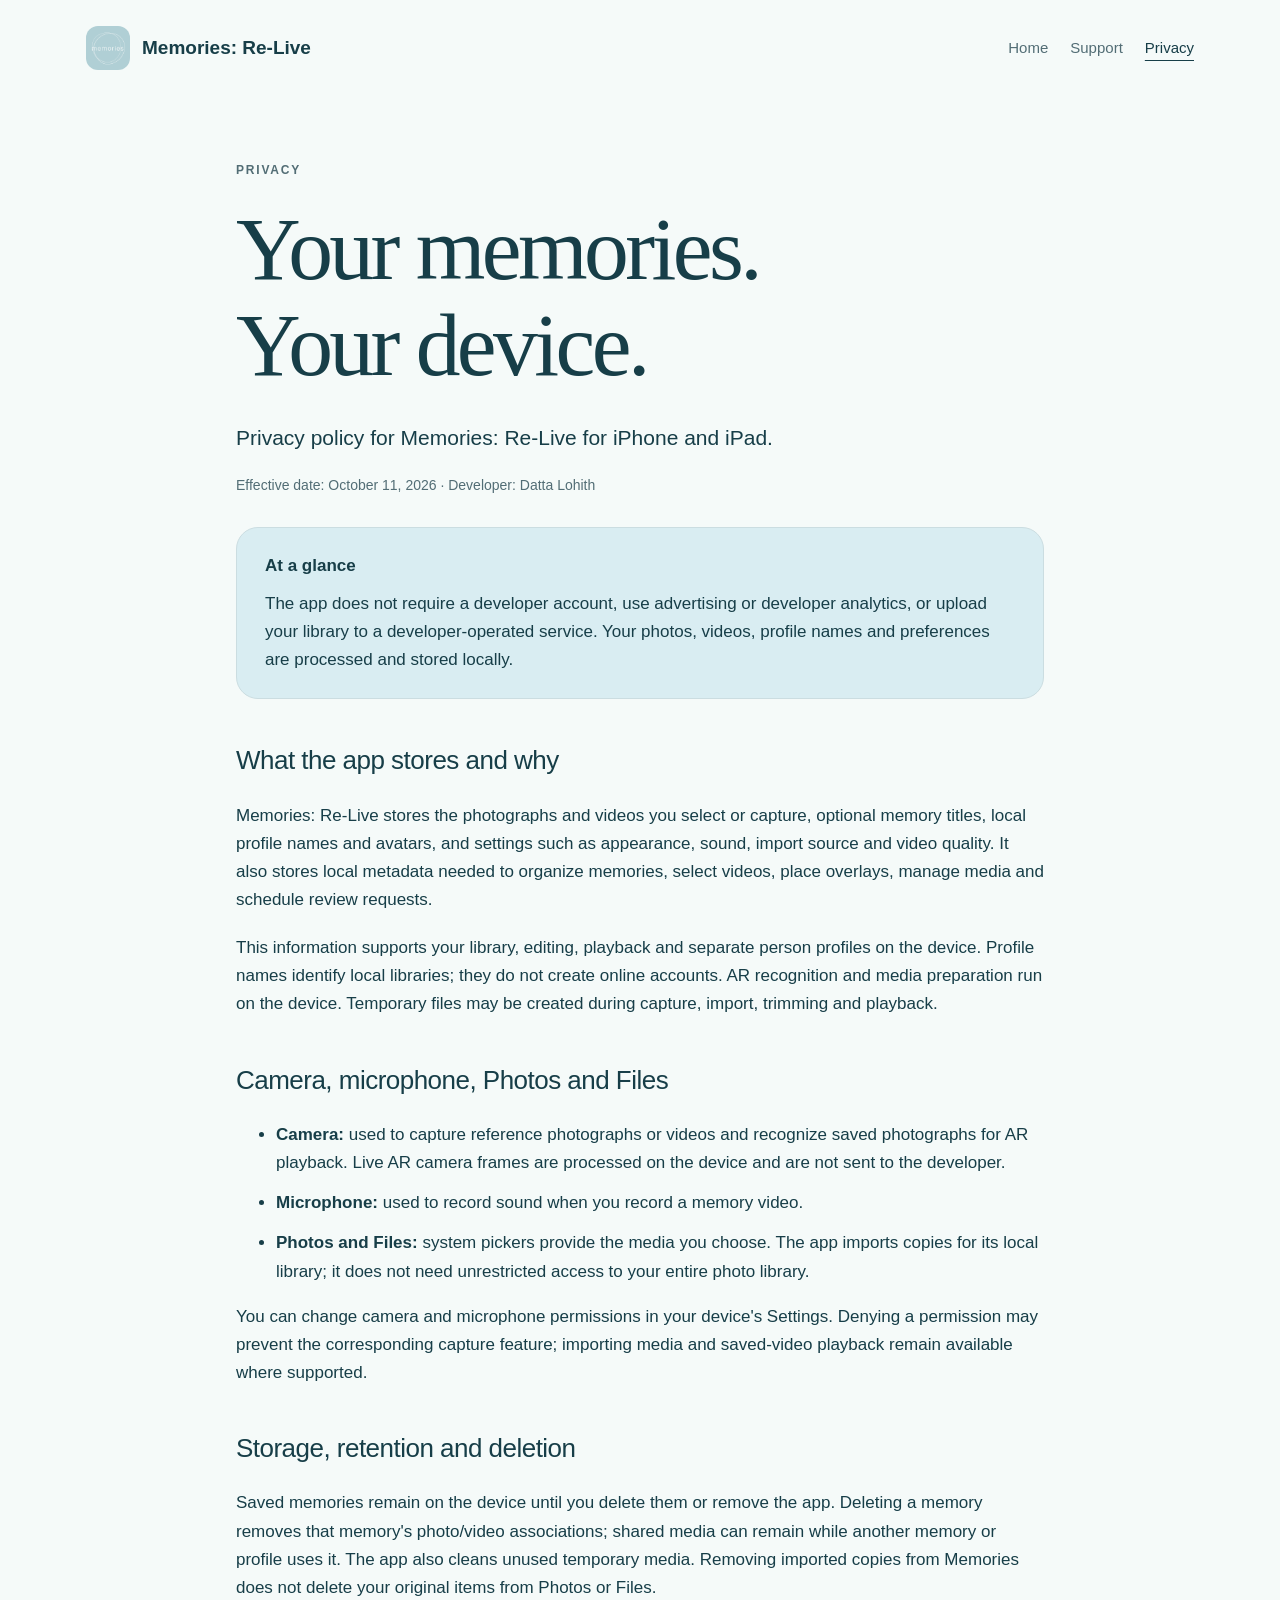
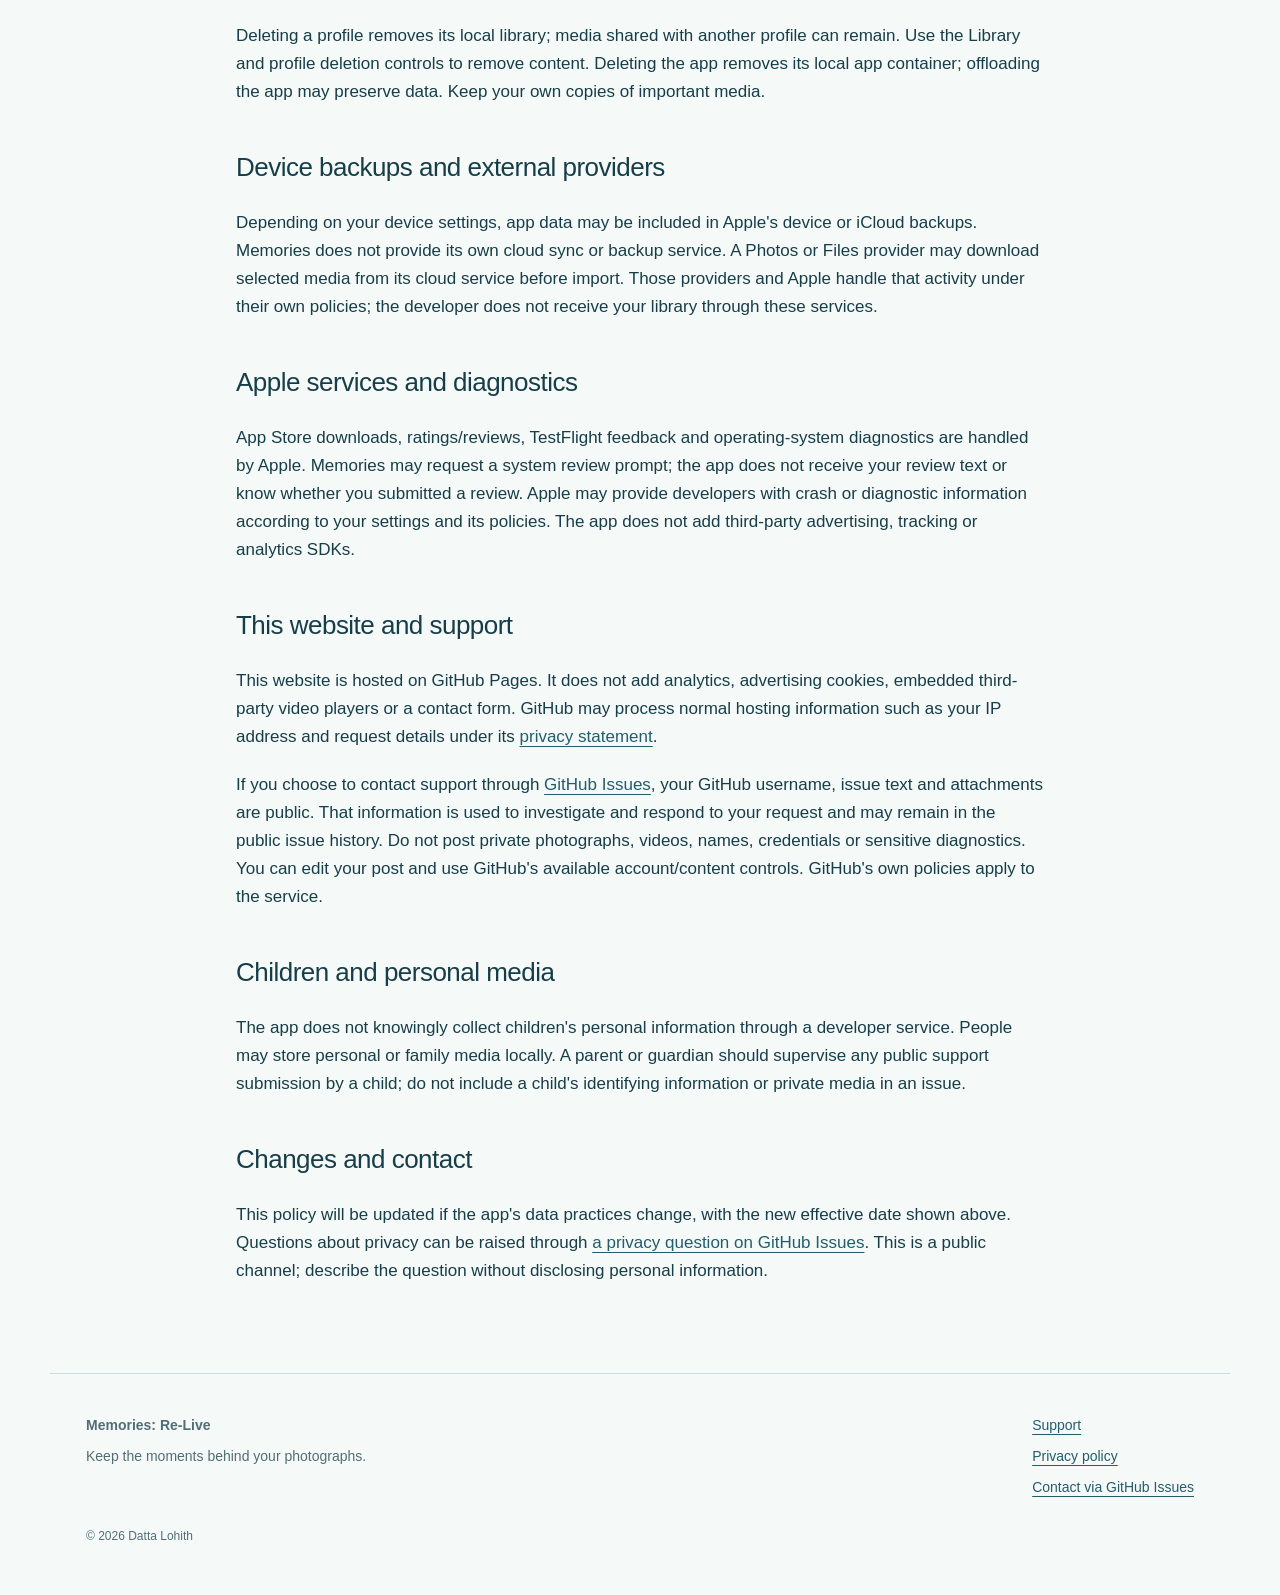
==== privacy.html @ 3590f0dd "Add Memories Re-Live marketing, privacy and support pages" ====
<!doctype html>
<html lang="en"><head><meta charset="utf-8"><meta name="viewport" content="width=device-width,initial-scale=1">
<title>Privacy policy · Memories: Re-Live</title><meta name="description" content="How Memories: Re-Live handles local photos, videos, profile names, permissions, backups and support information.">
<meta name="theme-color" content="#173e48"><link rel="icon" href="assets/app-icon.png" type="image/png">
<link rel="stylesheet" href="styles.css"><link rel="canonical" href="https://datta-lohith.github.io/memories-website/privacy.html"></head>
<body><a class="skip" href="#main">Skip to content</a>
<header class="site-header"><a class="brand" href="index.html"><img src="assets/app-icon.png" width="44" height="44" alt=""><span>Memories: Re-Live</span></a><nav aria-label="Main navigation"><a href="index.html">Home</a><a href="support.html">Support</a><a href="privacy.html" aria-current="page">Privacy</a></nav></header>
<main id="main">
<section class="document"><p class="eyebrow">Privacy</p><h1>Your memories.<br>Your device.</h1><p class="lead">Privacy policy for Memories: Re-Live for iPhone and iPad.</p><p class="small">Effective date: October 11, 2026 · Developer: Datta Lohith</p>
<div class="notice"><strong>At a glance</strong><p>The app does not require a developer account, use advertising or developer analytics, or upload your library to a developer-operated service. Your photos, videos, profile names and preferences are processed and stored locally.</p></div>
<h2>What the app stores and why</h2><p>Memories: Re-Live stores the photographs and videos you select or capture, optional memory titles, local profile names and avatars, and settings such as appearance, sound, import source and video quality. It also stores local metadata needed to organize memories, select videos, place overlays, manage media and schedule review requests.</p><p>This information supports your library, editing, playback and separate person profiles on the device. Profile names identify local libraries; they do not create online accounts. AR recognition and media preparation run on the device. Temporary files may be created during capture, import, trimming and playback.</p>
<h2>Camera, microphone, Photos and Files</h2><ul><li><strong>Camera:</strong> used to capture reference photographs or videos and recognize saved photographs for AR playback. Live AR camera frames are processed on the device and are not sent to the developer.</li><li><strong>Microphone:</strong> used to record sound when you record a memory video.</li><li><strong>Photos and Files:</strong> system pickers provide the media you choose. The app imports copies for its local library; it does not need unrestricted access to your entire photo library.</li></ul><p>You can change camera and microphone permissions in your device's Settings. Denying a permission may prevent the corresponding capture feature; importing media and saved-video playback remain available where supported.</p>
<h2>Storage, retention and deletion</h2><p>Saved memories remain on the device until you delete them or remove the app. Deleting a memory removes that memory's photo/video associations; shared media can remain while another memory or profile uses it. The app also cleans unused temporary media. Removing imported copies from Memories does not delete your original items from Photos or Files.</p><p>Deleting a profile removes its local library; media shared with another profile can remain. Use the Library and profile deletion controls to remove content. Deleting the app removes its local app container; offloading the app may preserve data. Keep your own copies of important media.</p>
<h2>Device backups and external providers</h2><p>Depending on your device settings, app data may be included in Apple's device or iCloud backups. Memories does not provide its own cloud sync or backup service. A Photos or Files provider may download selected media from its cloud service before import. Those providers and Apple handle that activity under their own policies; the developer does not receive your library through these services.</p>
<h2>Apple services and diagnostics</h2><p>App Store downloads, ratings/reviews, TestFlight feedback and operating-system diagnostics are handled by Apple. Memories may request a system review prompt; the app does not receive your review text or know whether you submitted a review. Apple may provide developers with crash or diagnostic information according to your settings and its policies. The app does not add third-party advertising, tracking or analytics SDKs.</p>
<h2>This website and support</h2><p>This website is hosted on GitHub Pages. It does not add analytics, advertising cookies, embedded third-party video players or a contact form. GitHub may process normal hosting information such as your IP address and request details under its <a href="https://docs.github.com/en/site-policy/privacy-policies/github-general-privacy-statement">privacy statement</a>.</p><p>If you choose to contact support through <a href="https://github.com/Datta-Lohith/memories-website/issues">GitHub Issues</a>, your GitHub username, issue text and attachments are public. That information is used to investigate and respond to your request and may remain in the public issue history. Do not post private photographs, videos, names, credentials or sensitive diagnostics. You can edit your post and use GitHub's available account/content controls. GitHub's own policies apply to the service.</p>
<h2>Children and personal media</h2><p>The app does not knowingly collect children's personal information through a developer service. People may store personal or family media locally. A parent or guardian should supervise any public support submission by a child; do not include a child's identifying information or private media in an issue.</p>
<h2>Changes and contact</h2><p>This policy will be updated if the app's data practices change, with the new effective date shown above. Questions about privacy can be raised through <a href="https://github.com/Datta-Lohith/memories-website/issues/new?template=privacy.yml">a privacy question on GitHub Issues</a>. This is a public channel; describe the question without disclosing personal information.</p>
</section></main>
<footer><div><strong>Memories: Re-Live</strong><p>Keep the moments behind your photographs.</p></div><div class="footer-links"><a href="support.html">Support</a><a href="privacy.html">Privacy policy</a><a href="https://github.com/Datta-Lohith/memories-website/issues">Contact via GitHub Issues</a></div><p class="copyright">© 2026 Datta Lohith</p></footer>
</body></html>
---- styles.css ----
:root{color-scheme:light dark;--bg:#f5faf9;--paper:#fff;--ink:#173e48;--muted:#526d75;--accent:#235d6c;--tint:#d9edf2;--line:#cbdde1;--shadow:0 16px 45px #173e4812}*{box-sizing:border-box}html{scroll-behavior:smooth;scroll-padding-top:24px}body{margin:0;background:var(--bg);color:var(--ink);font:17px/1.65 -apple-system,BlinkMacSystemFont,"Segoe UI",sans-serif}a{color:var(--accent);text-underline-offset:4px}h1,h2,h3,p{margin-top:0}h1,h2{font-family:Georgia,"Times New Roman",serif;font-weight:500;line-height:1.07;letter-spacing:-.04em}h1{font-size:clamp(48px,7vw,94px);margin-bottom:28px}h2{font-size:clamp(32px,4vw,52px);margin-bottom:24px}h3{font-size:21px;line-height:1.3;margin-bottom:12px}p{margin-bottom:20px}.site-header,main,footer{max-width:1180px;margin:auto}.site-header{display:flex;align-items:center;justify-content:space-between;gap:24px;padding:26px 36px}.brand{display:flex;align-items:center;gap:12px;color:var(--ink);text-decoration:none;font-size:19px;font-weight:650}.brand img{border-radius:12px}nav{display:flex;gap:22px;flex-wrap:wrap}nav a{color:var(--muted);text-decoration:none;font-size:15px}nav a[aria-current=page]{color:var(--ink);text-decoration:underline;text-underline-offset:7px}section{padding:68px 36px}.hero{display:grid;grid-template-columns:1.25fr .75fr;gap:50px;align-items:center;padding-top:70px}.hero-mark img{width:100%;height:auto;border-radius:25%;box-shadow:var(--shadow);transform:rotate(4deg)}.eyebrow{text-transform:uppercase;letter-spacing:.15em;font-size:12px;font-weight:700;color:var(--muted);margin-bottom:20px}.lead{font-size:21px;line-height:1.6;max-width:650px}.small,figcaption{font-size:14px;color:var(--muted)}.actions{display:flex;gap:12px;flex-wrap:wrap;margin:30px 0 22px}.button{display:inline-flex;gap:16px;align-items:center;justify-content:center;min-height:48px;padding:13px 24px;border:1px solid var(--line);border-radius:99px;text-decoration:none;color:var(--ink);background:var(--paper)}.primary{color:var(--bg);background:var(--ink);border-color:var(--ink)}.cards{display:grid;grid-template-columns:repeat(3,minmax(0,1fr));gap:20px}.cards article{padding:28px;border:1px solid var(--line);border-radius:24px;background:var(--paper)}.cards article p{margin:0;color:var(--muted)}.step{display:block;font-family:Georgia,serif;font-size:36px;margin-bottom:25px;color:var(--accent)}.demo-section{display:grid;grid-template-columns:1fr .7fr;gap:90px;align-items:center;background:var(--tint);border-radius:32px;margin:40px 36px;padding:50px}.demo{margin:0;max-width:330px;justify-self:center}.demo video{display:block;width:100%;height:auto;border-radius:22px;background:#0e232c;box-shadow:var(--shadow)}figcaption{margin-top:20px}.privacy-summary{max-width:900px}.document{max-width:880px;margin:auto;padding-top:65px}.document h2{font-family:inherit;font-size:26px;letter-spacing:-.02em;line-height:1.3;margin-top:45px}.document li{margin-bottom:12px}.notice{padding:24px 28px;border:1px solid var(--line);border-radius:22px;background:var(--tint);margin:30px 0}.notice p{margin:10px 0 0}details{border-bottom:1px solid var(--line);padding:18px 0}summary{cursor:pointer;font-weight:600}details p{margin:14px 0 0;color:var(--muted)}footer{padding:40px 36px;border-top:1px solid var(--line);display:grid;grid-template-columns:1fr 1fr;gap:20px;font-size:14px;color:var(--muted)}footer p{margin:8px 0}.footer-links{display:grid;justify-content:end;gap:8px}.copyright{grid-column:1/-1;font-size:12px}.skip{position:absolute;top:0;left:20px;transform:translateY(-110%);padding:10px 18px;background:var(--ink);color:var(--bg);z-index:2}.skip:focus{transform:translateY(0)}a:focus-visible,summary:focus-visible,video:focus-visible{outline:3px solid #ba794f;outline-offset:5px}@media(prefers-color-scheme:dark){:root{--bg:#0f242d;--paper:#17313b;--ink:#d9edf2;--muted:#a4c0c9;--accent:#a6d9e6;--tint:#1e3e49;--line:#36505b;--shadow:0 16px 45px #0003}}@media(max-width:760px){.site-header{align-items:flex-start;flex-direction:column;padding:22px 24px;gap:18px}section{padding:44px 24px}.hero{grid-template-columns:1fr;gap:35px;padding-top:35px}.hero-mark{max-width:230px;margin:10px auto}.cards{grid-template-columns:1fr}.demo-section{grid-template-columns:1fr;gap:30px;padding:32px 24px;margin:20px 16px}.document{padding-top:35px}.lead{font-size:19px}footer{grid-template-columns:1fr;padding:32px 24px}.footer-links{justify-content:start}nav{gap:24px}}@media(prefers-reduced-motion:reduce){html{scroll-behavior:auto}.hero-mark img{transform:none}}@media print{.site-header nav,.actions,.demo{display:none}body{color:#000;background:#fff;font-size:12pt}.document,section{padding:20px 0}.notice{background:none}footer{display:block}}
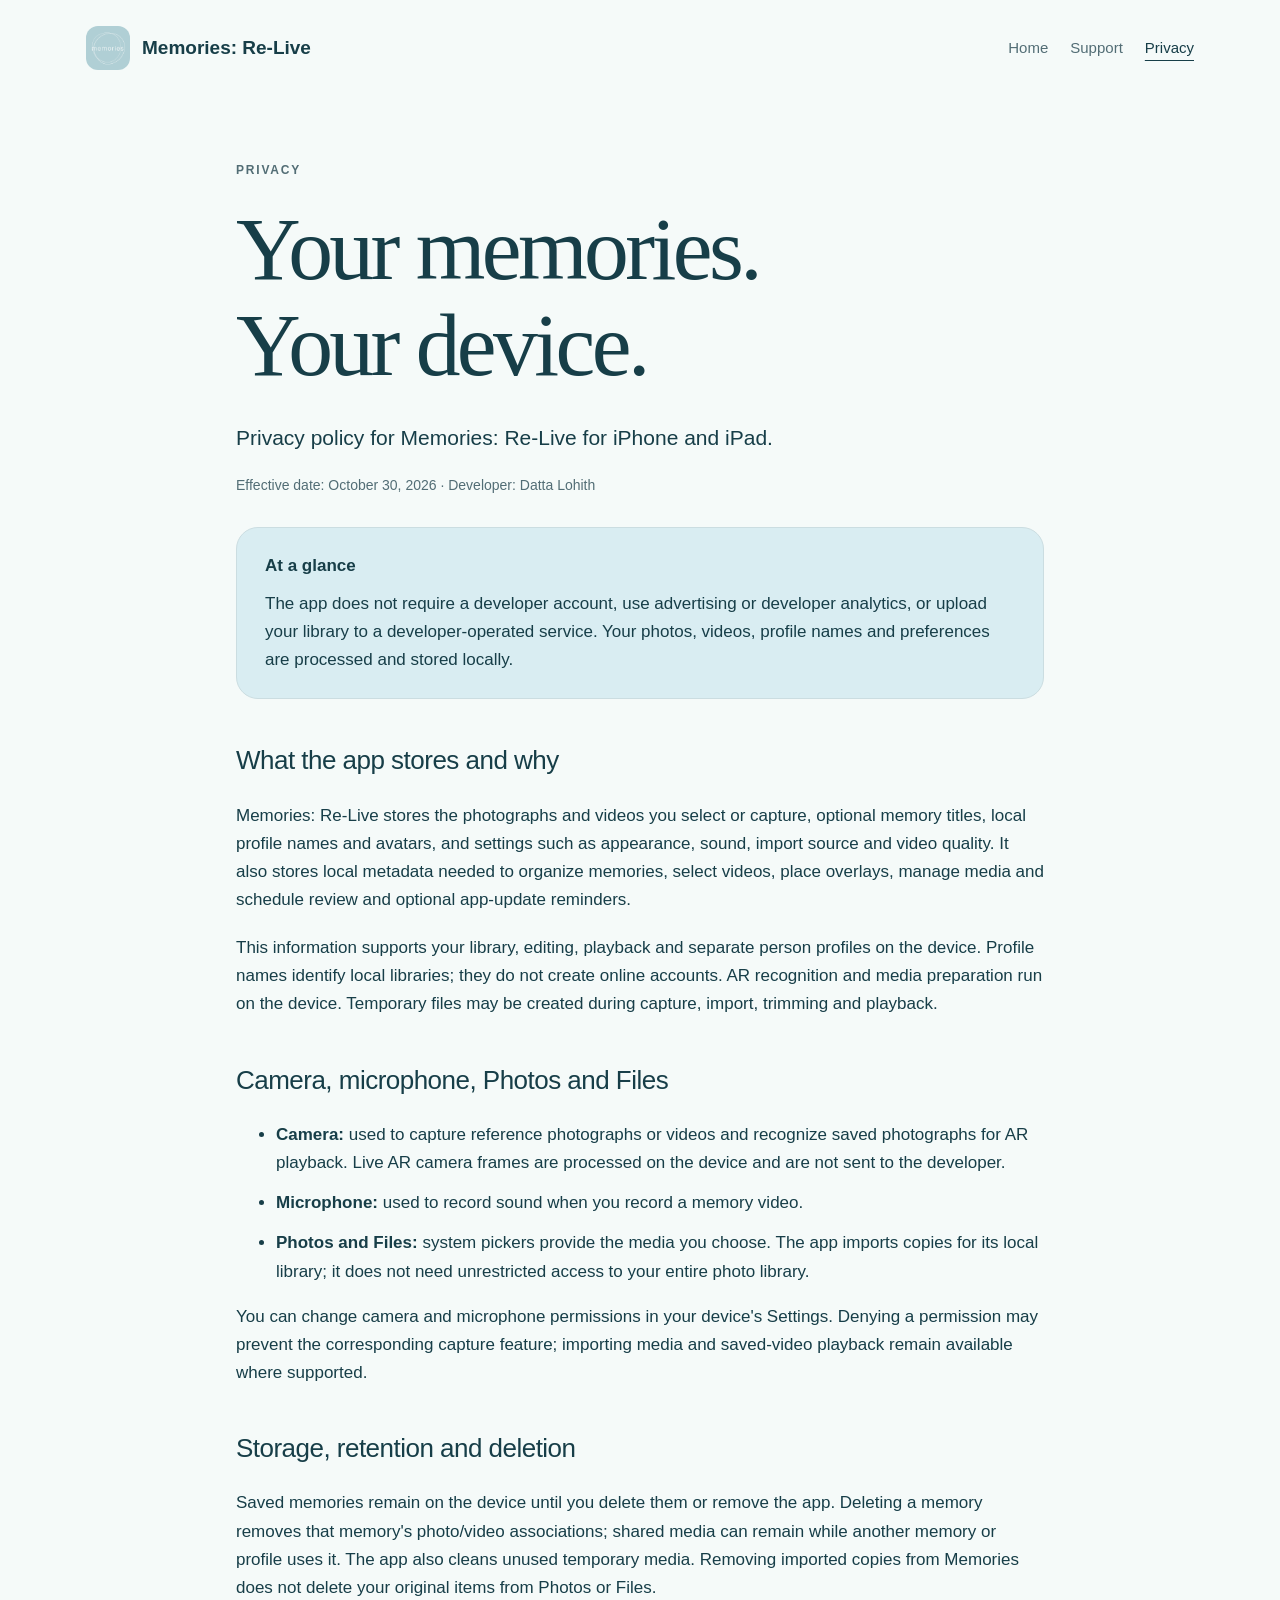
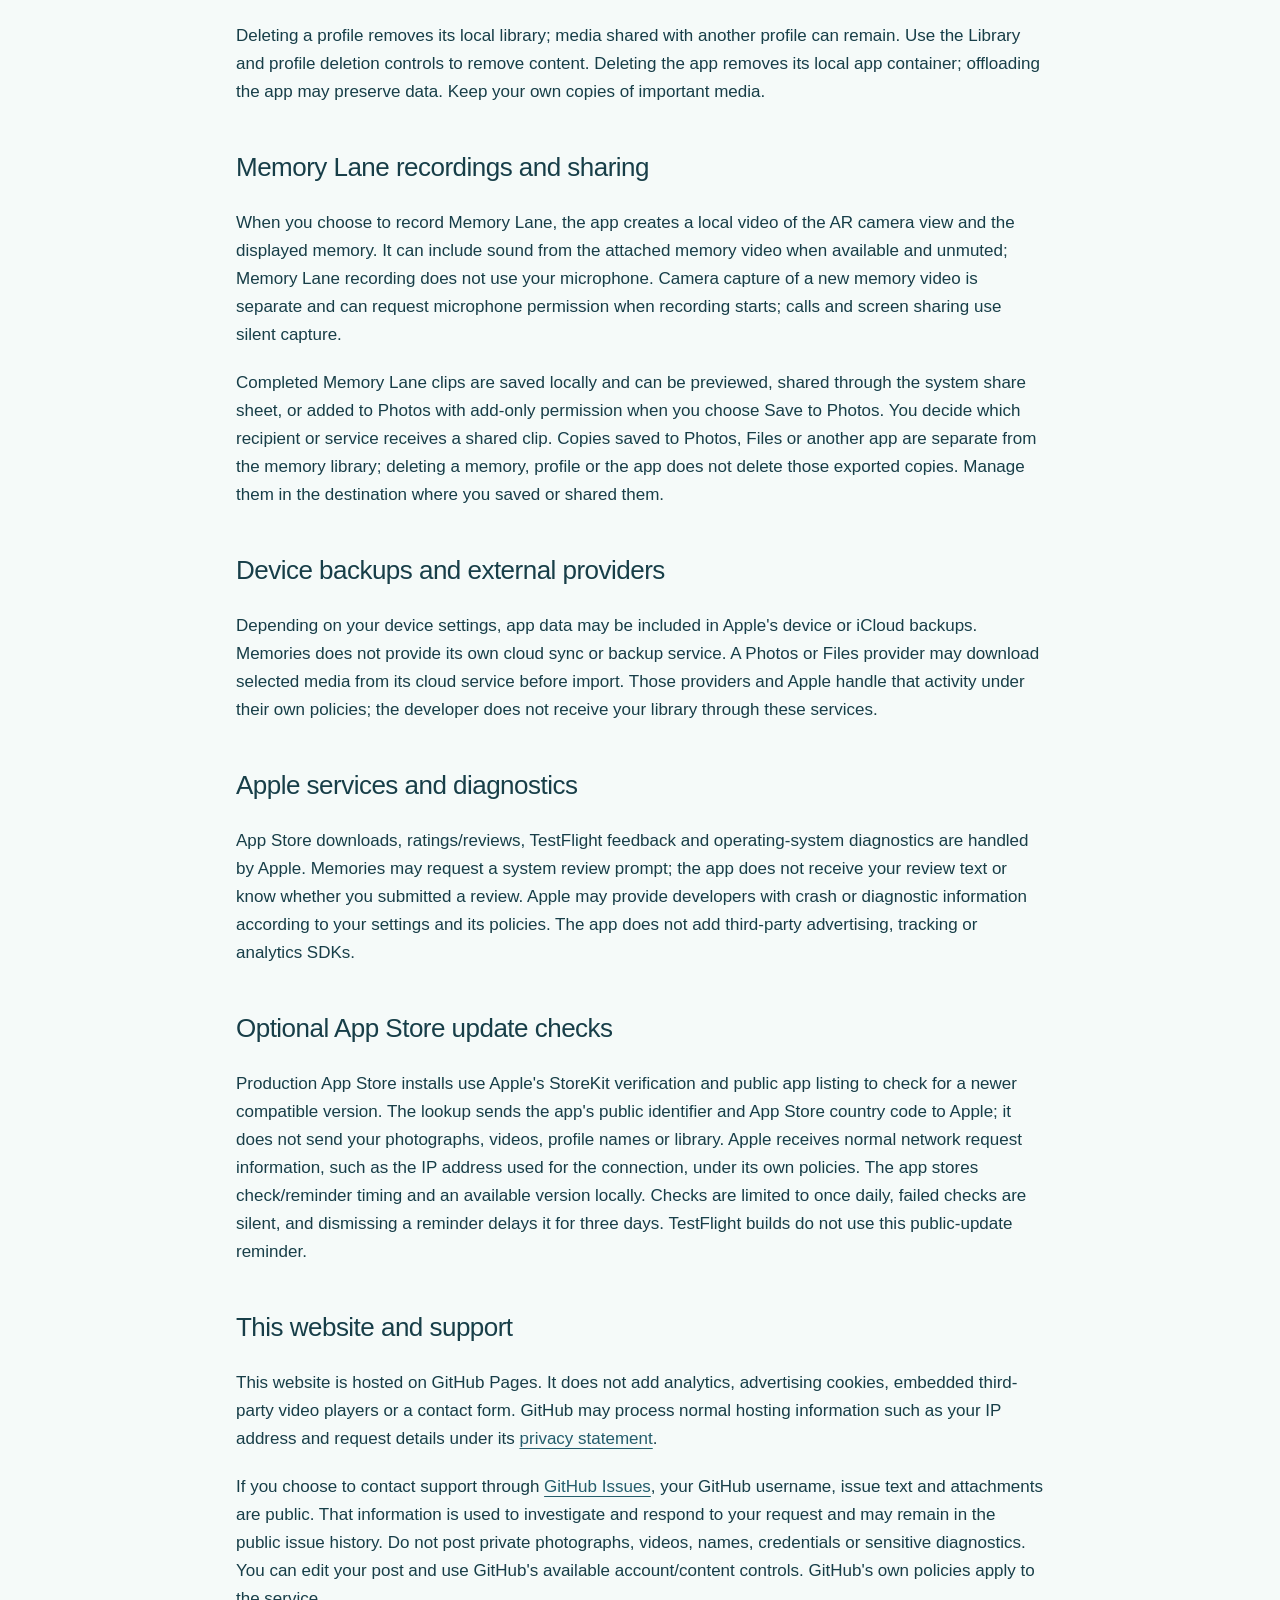
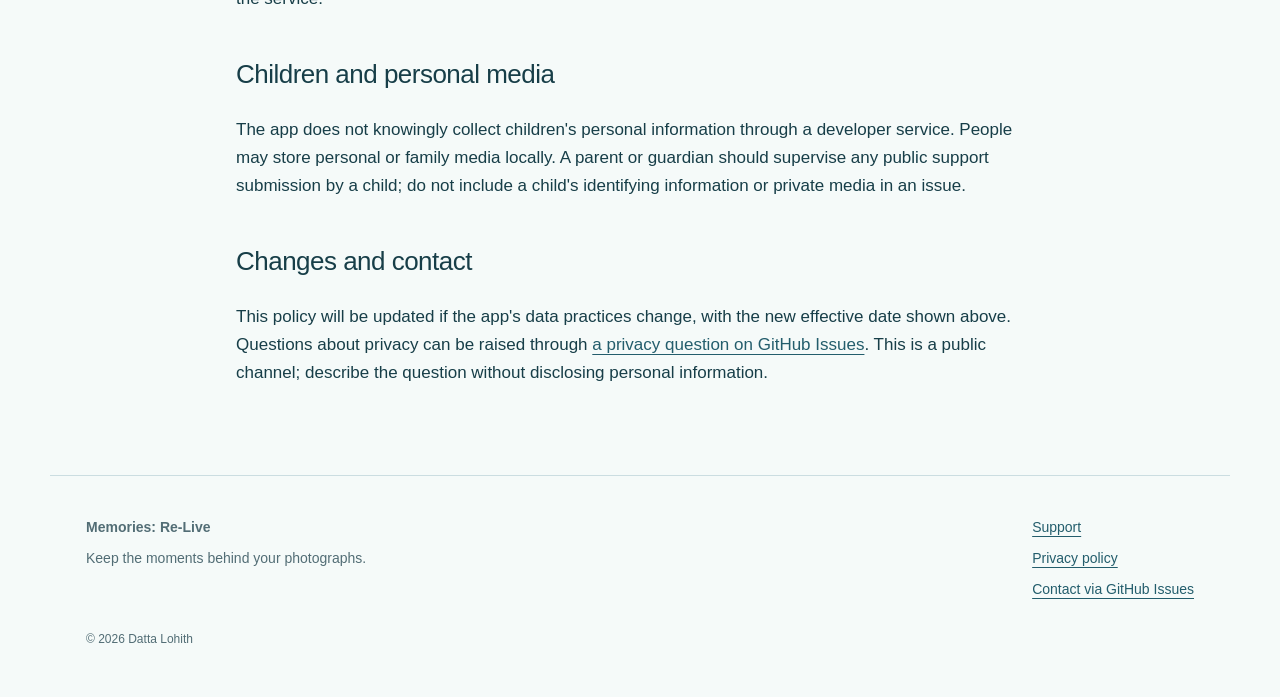
==== commit 2b2015c0: "Update support and privacy for Memories 9.4" ====
--- a/privacy.html
+++ b/privacy.html
@@ -6,13 +6,15 @@
 <body><a class="skip" href="#main">Skip to content</a>
 <header class="site-header"><a class="brand" href="index.html"><img src="assets/app-icon.png" width="44" height="44" alt=""><span>Memories: Re-Live</span></a><nav aria-label="Main navigation"><a href="index.html">Home</a><a href="support.html">Support</a><a href="privacy.html" aria-current="page">Privacy</a></nav></header>
 <main id="main">
-<section class="document"><p class="eyebrow">Privacy</p><h1>Your memories.<br>Your device.</h1><p class="lead">Privacy policy for Memories: Re-Live for iPhone and iPad.</p><p class="small">Effective date: October 11, 2026 · Developer: Datta Lohith</p>
+<section class="document"><p class="eyebrow">Privacy</p><h1>Your memories.<br>Your device.</h1><p class="lead">Privacy policy for Memories: Re-Live for iPhone and iPad.</p><p class="small">Effective date: October 30, 2026 · Developer: Datta Lohith</p>
 <div class="notice"><strong>At a glance</strong><p>The app does not require a developer account, use advertising or developer analytics, or upload your library to a developer-operated service. Your photos, videos, profile names and preferences are processed and stored locally.</p></div>
-<h2>What the app stores and why</h2><p>Memories: Re-Live stores the photographs and videos you select or capture, optional memory titles, local profile names and avatars, and settings such as appearance, sound, import source and video quality. It also stores local metadata needed to organize memories, select videos, place overlays, manage media and schedule review requests.</p><p>This information supports your library, editing, playback and separate person profiles on the device. Profile names identify local libraries; they do not create online accounts. AR recognition and media preparation run on the device. Temporary files may be created during capture, import, trimming and playback.</p>
+<h2>What the app stores and why</h2><p>Memories: Re-Live stores the photographs and videos you select or capture, optional memory titles, local profile names and avatars, and settings such as appearance, sound, import source and video quality. It also stores local metadata needed to organize memories, select videos, place overlays, manage media and schedule review and optional app-update reminders.</p><p>This information supports your library, editing, playback and separate person profiles on the device. Profile names identify local libraries; they do not create online accounts. AR recognition and media preparation run on the device. Temporary files may be created during capture, import, trimming and playback.</p>
 <h2>Camera, microphone, Photos and Files</h2><ul><li><strong>Camera:</strong> used to capture reference photographs or videos and recognize saved photographs for AR playback. Live AR camera frames are processed on the device and are not sent to the developer.</li><li><strong>Microphone:</strong> used to record sound when you record a memory video.</li><li><strong>Photos and Files:</strong> system pickers provide the media you choose. The app imports copies for its local library; it does not need unrestricted access to your entire photo library.</li></ul><p>You can change camera and microphone permissions in your device's Settings. Denying a permission may prevent the corresponding capture feature; importing media and saved-video playback remain available where supported.</p>
 <h2>Storage, retention and deletion</h2><p>Saved memories remain on the device until you delete them or remove the app. Deleting a memory removes that memory's photo/video associations; shared media can remain while another memory or profile uses it. The app also cleans unused temporary media. Removing imported copies from Memories does not delete your original items from Photos or Files.</p><p>Deleting a profile removes its local library; media shared with another profile can remain. Use the Library and profile deletion controls to remove content. Deleting the app removes its local app container; offloading the app may preserve data. Keep your own copies of important media.</p>
+<h2>Memory Lane recordings and sharing</h2><p>When you choose to record Memory Lane, the app creates a local video of the AR camera view and the displayed memory. It can include sound from the attached memory video when available and unmuted; Memory Lane recording does not use your microphone. Camera capture of a new memory video is separate and can request microphone permission when recording starts; calls and screen sharing use silent capture.</p><p>Completed Memory Lane clips are saved locally and can be previewed, shared through the system share sheet, or added to Photos with add-only permission when you choose Save to Photos. You decide which recipient or service receives a shared clip. Copies saved to Photos, Files or another app are separate from the memory library; deleting a memory, profile or the app does not delete those exported copies. Manage them in the destination where you saved or shared them.</p>
 <h2>Device backups and external providers</h2><p>Depending on your device settings, app data may be included in Apple's device or iCloud backups. Memories does not provide its own cloud sync or backup service. A Photos or Files provider may download selected media from its cloud service before import. Those providers and Apple handle that activity under their own policies; the developer does not receive your library through these services.</p>
 <h2>Apple services and diagnostics</h2><p>App Store downloads, ratings/reviews, TestFlight feedback and operating-system diagnostics are handled by Apple. Memories may request a system review prompt; the app does not receive your review text or know whether you submitted a review. Apple may provide developers with crash or diagnostic information according to your settings and its policies. The app does not add third-party advertising, tracking or analytics SDKs.</p>
+<h2>Optional App Store update checks</h2><p>Production App Store installs use Apple's StoreKit verification and public app listing to check for a newer compatible version. The lookup sends the app's public identifier and App Store country code to Apple; it does not send your photographs, videos, profile names or library. Apple receives normal network request information, such as the IP address used for the connection, under its own policies. The app stores check/reminder timing and an available version locally. Checks are limited to once daily, failed checks are silent, and dismissing a reminder delays it for three days. TestFlight builds do not use this public-update reminder.</p>
 <h2>This website and support</h2><p>This website is hosted on GitHub Pages. It does not add analytics, advertising cookies, embedded third-party video players or a contact form. GitHub may process normal hosting information such as your IP address and request details under its <a href="https://docs.github.com/en/site-policy/privacy-policies/github-general-privacy-statement">privacy statement</a>.</p><p>If you choose to contact support through <a href="https://github.com/Datta-Lohith/memories-website/issues">GitHub Issues</a>, your GitHub username, issue text and attachments are public. That information is used to investigate and respond to your request and may remain in the public issue history. Do not post private photographs, videos, names, credentials or sensitive diagnostics. You can edit your post and use GitHub's available account/content controls. GitHub's own policies apply to the service.</p>
 <h2>Children and personal media</h2><p>The app does not knowingly collect children's personal information through a developer service. People may store personal or family media locally. A parent or guardian should supervise any public support submission by a child; do not include a child's identifying information or private media in an issue.</p>
 <h2>Changes and contact</h2><p>This policy will be updated if the app's data practices change, with the new effective date shown above. Questions about privacy can be raised through <a href="https://github.com/Datta-Lohith/memories-website/issues/new?template=privacy.yml">a privacy question on GitHub Issues</a>. This is a public channel; describe the question without disclosing personal information.</p>
